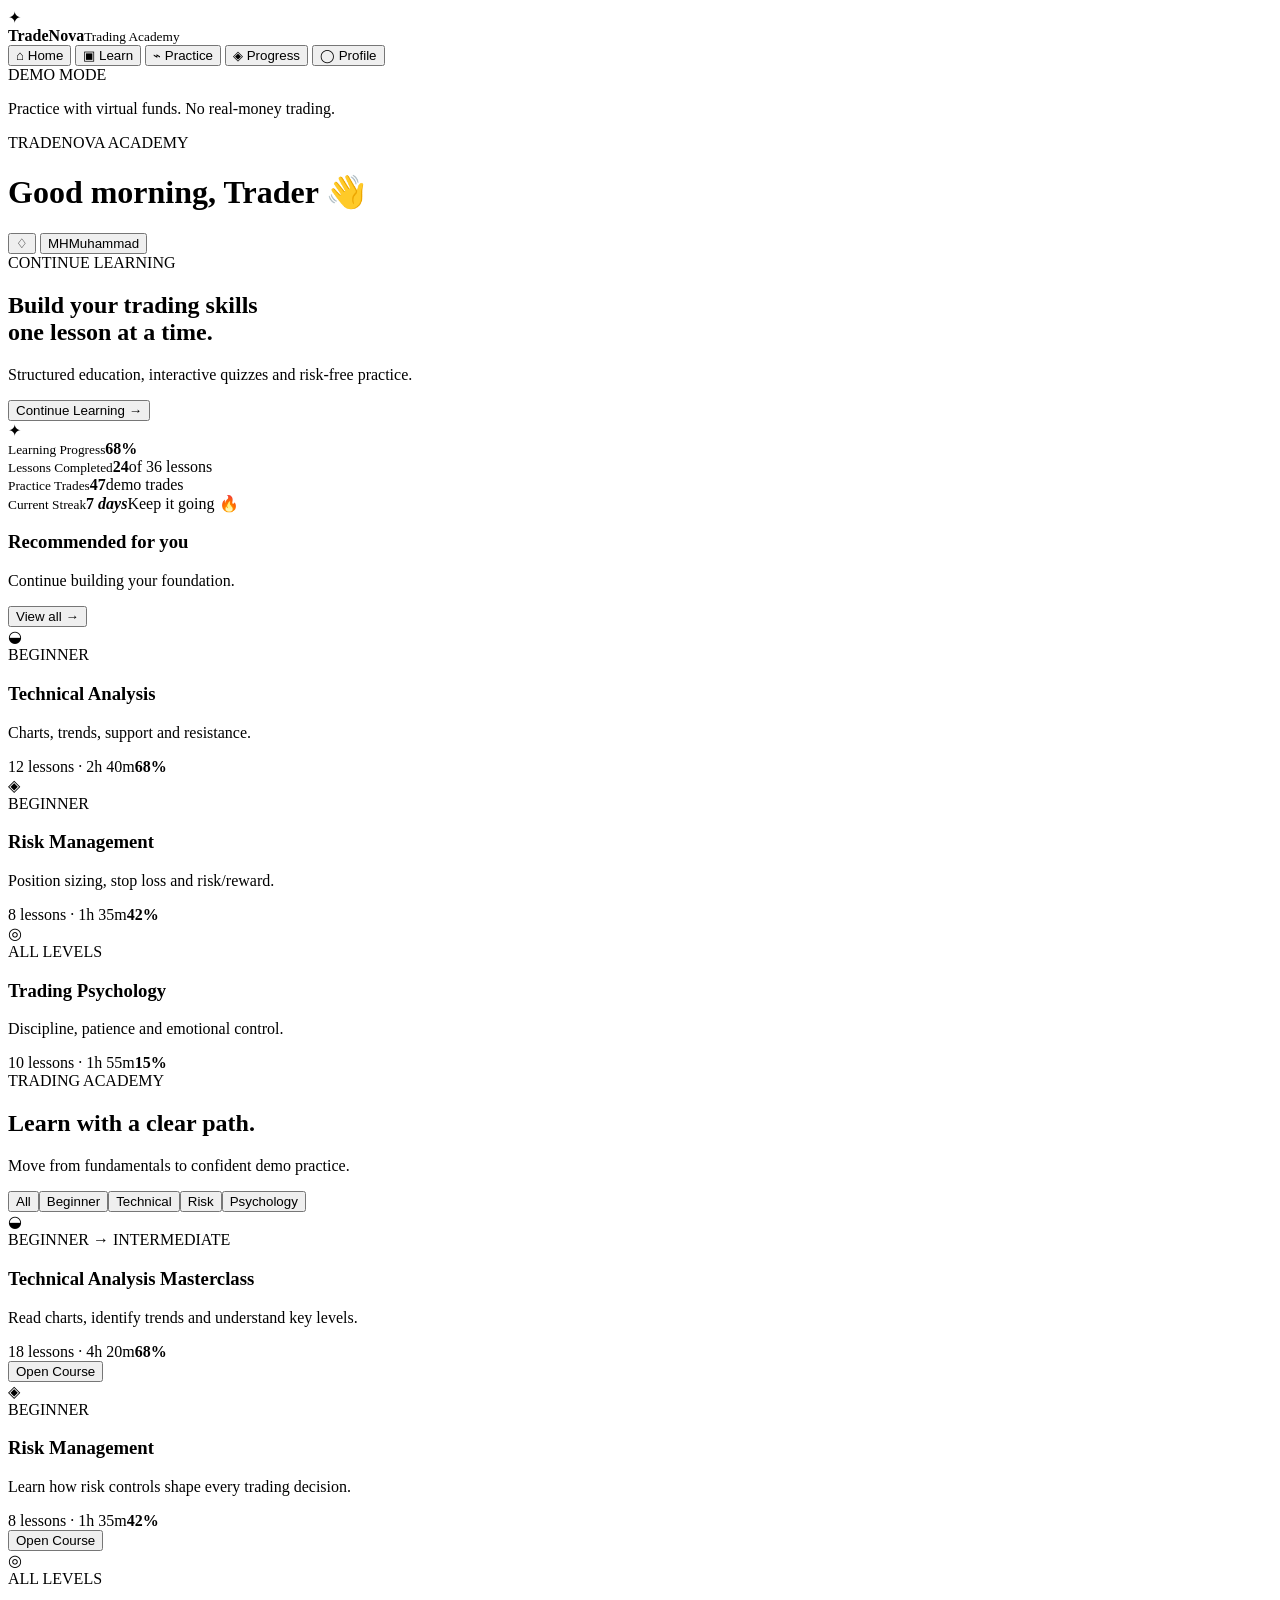
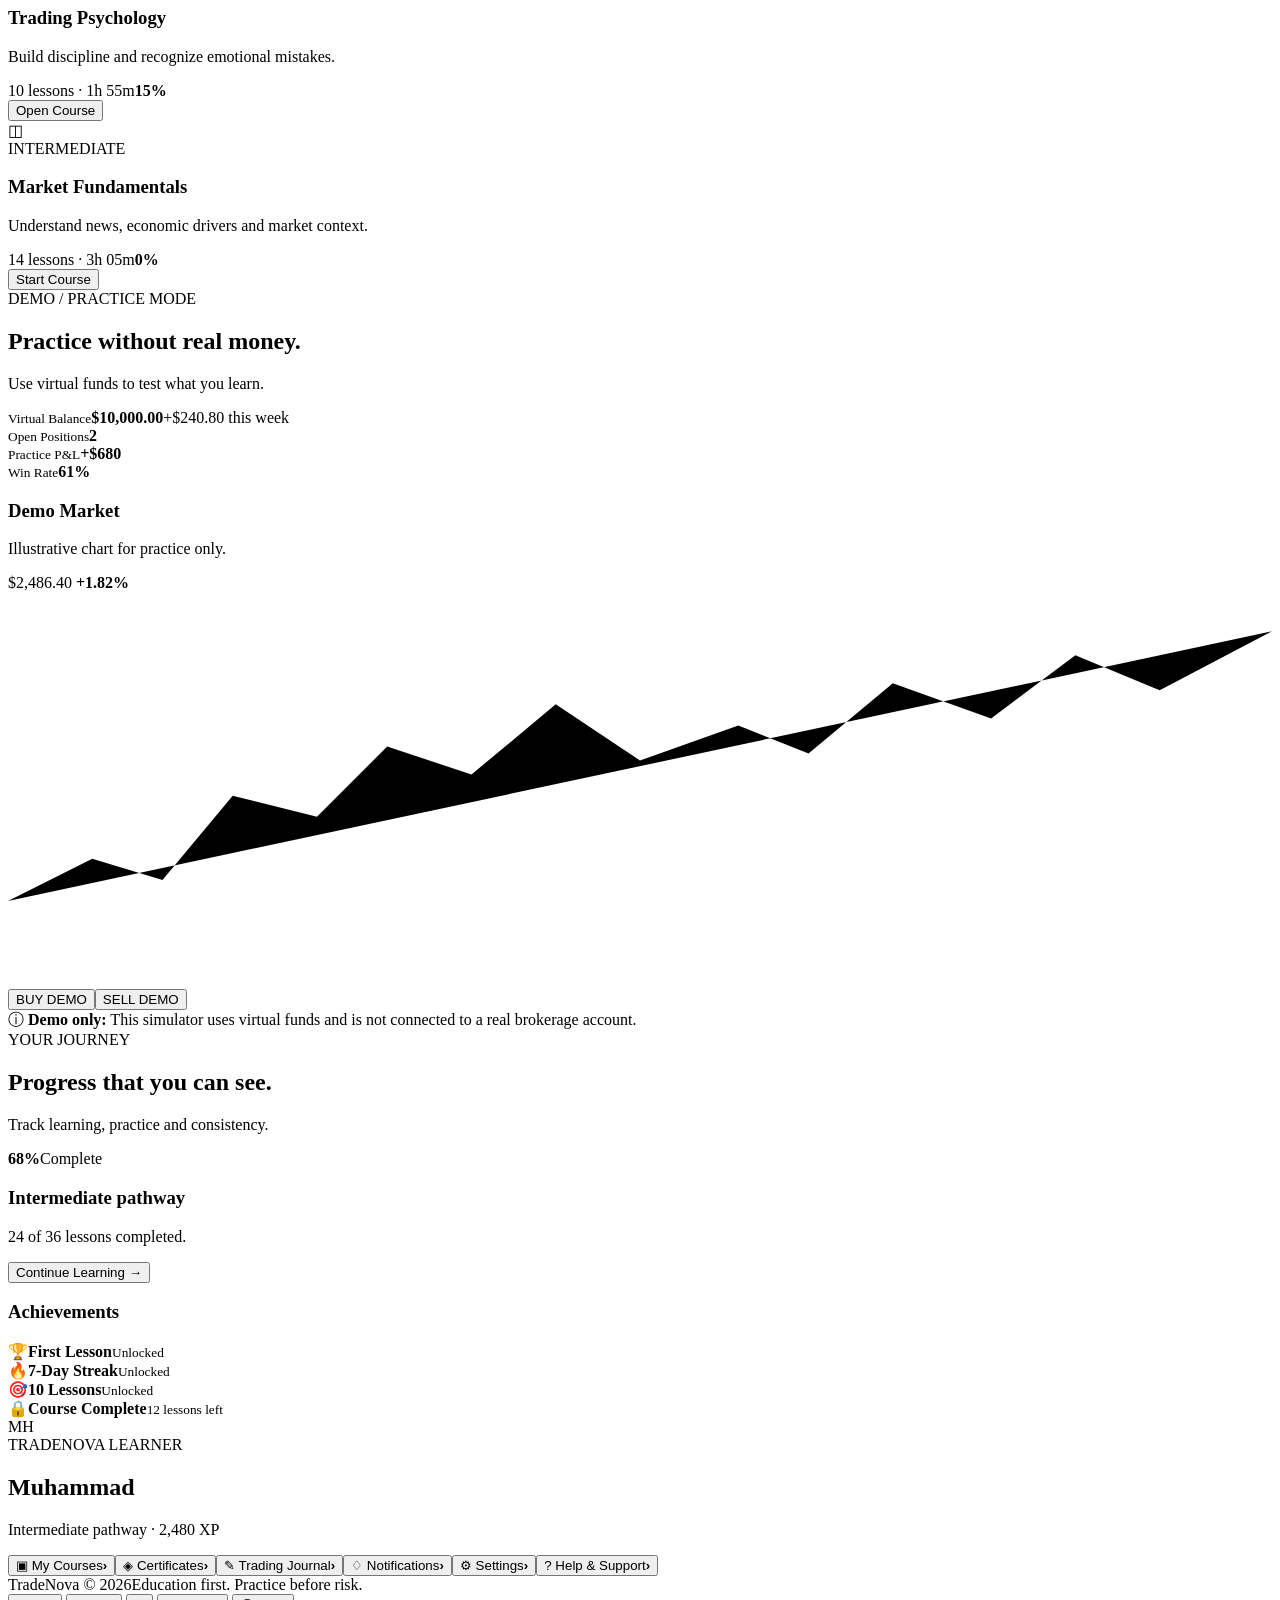
==== index.html @ a83c3ca7 "Rename index-1.html to index.html" ====
<!DOCTYPE html>
<html lang="en">
<head>
  <meta charset="UTF-8">
  <meta name="viewport" content="width=device-width, initial-scale=1.0">
  <meta name="theme-color" content="#063B2A">
  <title>TradeNova — Learn. Practice. Trade Smarter.</title>
  <link rel="preconnect" href="https://fonts.googleapis.com">
  <link rel="preconnect" href="https://fonts.gstatic.com" crossorigin>
  <link href="https://fonts.googleapis.com/css2?family=Inter:wght@400;500;600;700&family=Space+Grotesk:wght@500;600;700&display=swap" rel="stylesheet">
  <link rel="stylesheet" href="styles.css">
</head>
<body>
  <div class="app">
    <aside class="sidebar">
      <div class="brand">
        <div class="brand-mark">✦</div>
        <div><strong>Trade<span>Nova</span></strong><small>Trading Academy</small></div>
      </div>
      <nav>
        <button class="nav-item active" data-page="home">⌂ <span>Home</span></button>
        <button class="nav-item" data-page="learn">▣ <span>Learn</span></button>
        <button class="nav-item" data-page="practice">⌁ <span>Practice</span></button>
        <button class="nav-item" data-page="progress">◈ <span>Progress</span></button>
        <button class="nav-item" data-page="profile">◯ <span>Profile</span></button>
      </nav>
      <div class="sidebar-note">
        <span>DEMO MODE</span>
        <p>Practice with virtual funds. No real-money trading.</p>
      </div>
    </aside>

    <main class="main">
      <header class="topbar">
        <div>
          <div class="eyebrow">TRADENOVA ACADEMY</div>
          <h1 id="pageTitle">Good morning, Trader 👋</h1>
        </div>
        <div class="top-actions">
          <button class="icon-btn" aria-label="Notifications">♢</button>
          <button class="profile-chip"><span class="avatar">MH</span><span class="desktop-only">Muhammad</span></button>
        </div>
      </header>

      <section id="page-home" class="page active">
        <div class="hero">
          <div>
            <span class="pill">CONTINUE LEARNING</span>
            <h2>Build your trading skills<br><span>one lesson at a time.</span></h2>
            <p>Structured education, interactive quizzes and risk-free practice.</p>
            <button class="primary" data-page="learn">Continue Learning →</button>
          </div>
          <div class="nova-orbit"><div class="orbit-ring"></div><div class="nova-star">✦</div></div>
        </div>

        <div class="stats-grid">
          <div class="stat-card"><small>Learning Progress</small><strong>68%</strong><div class="progress"><i style="width:68%"></i></div></div>
          <div class="stat-card"><small>Lessons Completed</small><strong>24</strong><span class="stat-meta">of 36 lessons</span></div>
          <div class="stat-card"><small>Practice Trades</small><strong>47</strong><span class="stat-meta">demo trades</span></div>
          <div class="stat-card"><small>Current Streak</small><strong>7 <em>days</em></strong><span class="stat-meta">Keep it going 🔥</span></div>
        </div>

        <div class="section-head"><div><h3>Recommended for you</h3><p>Continue building your foundation.</p></div><button class="text-btn" data-page="learn">View all →</button></div>
        <div class="course-grid">
          <article class="course-card"><div class="course-icon">◒</div><span class="level">BEGINNER</span><h3>Technical Analysis</h3><p>Charts, trends, support and resistance.</p><div class="card-bottom"><span>12 lessons · 2h 40m</span><b>68%</b></div><div class="progress"><i style="width:68%"></i></div></article>
          <article class="course-card"><div class="course-icon gold">◈</div><span class="level">BEGINNER</span><h3>Risk Management</h3><p>Position sizing, stop loss and risk/reward.</p><div class="card-bottom"><span>8 lessons · 1h 35m</span><b>42%</b></div><div class="progress"><i style="width:42%"></i></div></article>
          <article class="course-card"><div class="course-icon purple">◎</div><span class="level">ALL LEVELS</span><h3>Trading Psychology</h3><p>Discipline, patience and emotional control.</p><div class="card-bottom"><span>10 lessons · 1h 55m</span><b>15%</b></div><div class="progress"><i style="width:15%"></i></div></article>
        </div>
      </section>

      <section id="page-learn" class="page">
        <div class="page-banner"><span class="pill">TRADING ACADEMY</span><h2>Learn with a clear path.</h2><p>Move from fundamentals to confident demo practice.</p></div>
        <div class="tabs"><button class="tab active">All</button><button class="tab">Beginner</button><button class="tab">Technical</button><button class="tab">Risk</button><button class="tab">Psychology</button></div>
        <div class="course-grid four">
          <article class="course-card"><div class="course-icon">◒</div><span class="level">BEGINNER → INTERMEDIATE</span><h3>Technical Analysis Masterclass</h3><p>Read charts, identify trends and understand key levels.</p><div class="card-bottom"><span>18 lessons · 4h 20m</span><b>68%</b></div><div class="progress"><i style="width:68%"></i></div><button class="secondary">Open Course</button></article>
          <article class="course-card"><div class="course-icon gold">◈</div><span class="level">BEGINNER</span><h3>Risk Management</h3><p>Learn how risk controls shape every trading decision.</p><div class="card-bottom"><span>8 lessons · 1h 35m</span><b>42%</b></div><div class="progress"><i style="width:42%"></i></div><button class="secondary">Open Course</button></article>
          <article class="course-card"><div class="course-icon purple">◎</div><span class="level">ALL LEVELS</span><h3>Trading Psychology</h3><p>Build discipline and recognize emotional mistakes.</p><div class="card-bottom"><span>10 lessons · 1h 55m</span><b>15%</b></div><div class="progress"><i style="width:15%"></i></div><button class="secondary">Open Course</button></article>
          <article class="course-card"><div class="course-icon blue">◫</div><span class="level">INTERMEDIATE</span><h3>Market Fundamentals</h3><p>Understand news, economic drivers and market context.</p><div class="card-bottom"><span>14 lessons · 3h 05m</span><b>0%</b></div><div class="progress"><i style="width:0"></i></div><button class="secondary">Start Course</button></article>
        </div>
      </section>

      <section id="page-practice" class="page">
        <div class="practice-head"><div><span class="pill">DEMO / PRACTICE MODE</span><h2>Practice without real money.</h2><p>Use virtual funds to test what you learn.</p></div><div class="balance"><small>Virtual Balance</small><strong>$10,000.00</strong><span>+$240.80 this week</span></div></div>
        <div class="stats-grid three"><div class="stat-card"><small>Open Positions</small><strong>2</strong></div><div class="stat-card"><small>Practice P&amp;L</small><strong>+$680</strong></div><div class="stat-card"><small>Win Rate</small><strong>61%</strong></div></div>
        <div class="chart-card"><div class="section-head"><div><h3>Demo Market</h3><p>Illustrative chart for practice only.</p></div><span class="price">$2,486.40 <b>+1.82%</b></span></div><div class="chart"><svg viewBox="0 0 900 280" preserveAspectRatio="none"><polyline points="0,220 60,190 110,205 160,145 220,160 270,110 330,130 390,80 450,120 520,95 570,115 630,65 700,90 760,45 820,70 900,28"/></svg></div><div class="trade-actions"><button class="buy">BUY DEMO</button><button class="sell">SELL DEMO</button></div></div>
        <div class="demo-warning">ⓘ <strong>Demo only:</strong> This simulator uses virtual funds and is not connected to a real brokerage account.</div>
      </section>

      <section id="page-progress" class="page">
        <div class="page-banner"><span class="pill">YOUR JOURNEY</span><h2>Progress that you can see.</h2><p>Track learning, practice and consistency.</p></div>
        <div class="progress-overview"><div class="ring"><strong>68%</strong><span>Complete</span></div><div><h3>Intermediate pathway</h3><p>24 of 36 lessons completed.</p><div class="progress big"><i style="width:68%"></i></div><button class="primary" data-page="learn">Continue Learning →</button></div></div>
        <h3 class="subheading">Achievements</h3><div class="achievements"><div>🏆<strong>First Lesson</strong><small>Unlocked</small></div><div>🔥<strong>7-Day Streak</strong><small>Unlocked</small></div><div>🎯<strong>10 Lessons</strong><small>Unlocked</small></div><div class="locked">🔒<strong>Course Complete</strong><small>12 lessons left</small></div></div>
      </section>

      <section id="page-profile" class="page">
        <div class="profile-card"><div class="large-avatar">MH</div><div><span class="pill">TRADENOVA LEARNER</span><h2>Muhammad</h2><p>Intermediate pathway · 2,480 XP</p></div></div>
        <div class="settings-list"><button>▣ <span>My Courses</span><b>›</b></button><button>◈ <span>Certificates</span><b>›</b></button><button>✎ <span>Trading Journal</span><b>›</b></button><button>♢ <span>Notifications</span><b>›</b></button><button>⚙ <span>Settings</span><b>›</b></button><button>?</span> <span>Help &amp; Support</span><b>›</b></button></div>
      </section>

      <footer><span>TradeNova © 2026</span><span>Education first. Practice before risk.</span></footer>
    </main>

    <nav class="mobile-nav">
      <button class="active" data-page="home">⌂<small>Home</small></button>
      <button data-page="learn">▣<small>Learn</small></button>
      <button class="nova-nav" data-page="practice">✦</button>
      <button data-page="progress">◈<small>Progress</small></button>
      <button data-page="profile">◯<small>Profile</small></button>
    </nav>
  </div>
  <script src="app.js"></script>
</body>
</html>
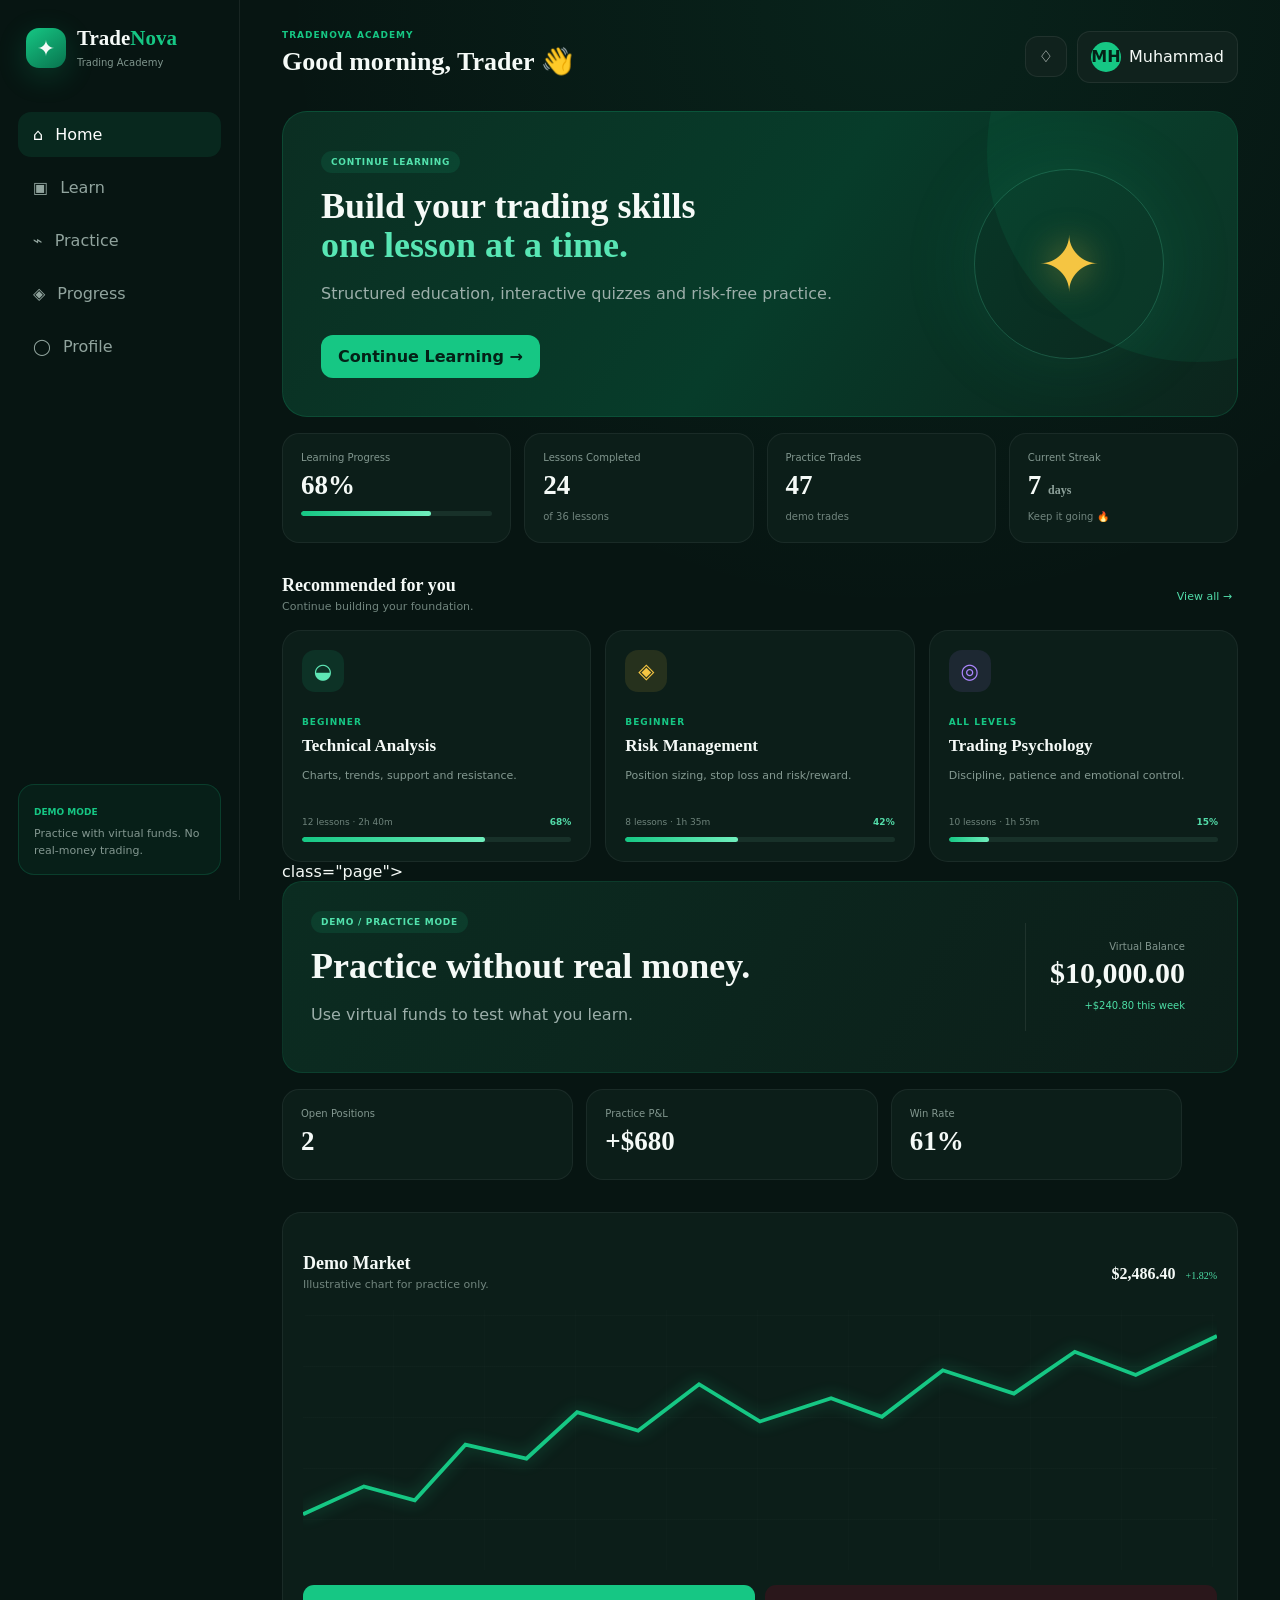
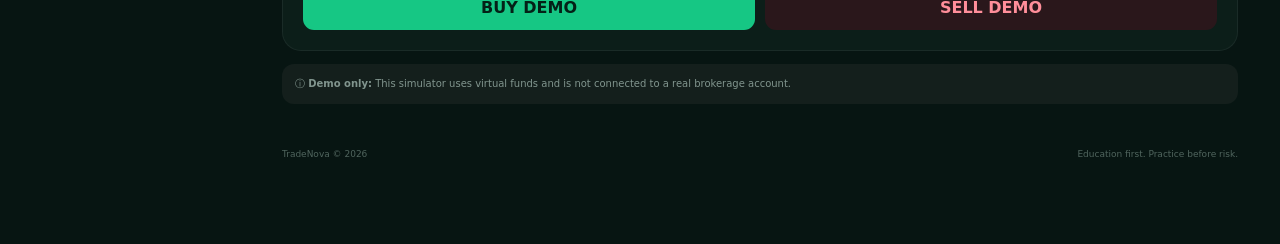
==== commit a3418687: "Implement demo trading features in index.html Added demo trading section with account stats, trading" ====
--- a/index.html
+++ b/index.html
@@ -80,6 +80,583 @@
       </section>
 
       <section id="page-practice" class="page">
+
+  <div class="page-banner">
+    <span class="pill">DEMO TRADING</span>
+
+    <h2>Practice Trading</h2>
+
+    <p>
+      Learn execution and risk management with virtual funds.
+      No real money is involved.
+    </p>
+
+    <div class="demo-warning">
+      🛡️ <strong>Practice Mode:</strong>
+      All trades are simulated. This is an educational environment,
+      not a real trading account.
+    </div>
+  </div>
+
+
+  <!-- ACCOUNT STATS -->
+
+  <div class="stats-grid">
+
+    <div class="stat-card">
+      <small>Virtual Balance</small>
+
+      <div class="balance">
+        <strong>$10,000.00</strong>
+      </div>
+
+      <span class="stat-meta">
+        Demo account
+      </span>
+    </div>
+
+
+    <div class="stat-card">
+      <small>Today's P&amp;L</small>
+
+      <strong>+$125.40</strong>
+
+      <span class="stat-meta">
+        +1.25%
+      </span>
+    </div>
+
+
+    <div class="stat-card">
+      <small>Demo Trades</small>
+
+      <strong>47</strong>
+
+      <span class="stat-meta">
+        Practice orders
+      </span>
+    </div>
+
+
+    <div class="stat-card">
+      <small>Win Rate</small>
+
+      <strong>68%</strong>
+
+      <span class="stat-meta">
+        Demo performance
+      </span>
+    </div>
+
+  </div>
+
+
+  <!-- TRADING TERMINAL -->
+
+  <div class="practice-terminal">
+
+
+    <!-- MARKET AREA -->
+
+    <div class="market-panel">
+
+      <div class="section-head">
+
+        <div>
+
+          <span class="level">
+            BTC / USD
+          </span>
+
+          <h3>
+            Bitcoin
+          </h3>
+
+        </div>
+
+        <div class="market-price">
+
+          <strong>
+            $67,250.50
+          </strong>
+
+          <span class="positive">
+            +2.41%
+          </span>
+
+        </div>
+
+      </div>
+
+
+      <!-- WATCHLIST -->
+
+      <div class="watchlist">
+
+        <button class="watch-item active">
+
+          <span>
+            BTC/USD
+          </span>
+
+          <strong>
+            $67,250
+          </strong>
+
+          <small class="positive">
+            +2.41%
+          </small>
+
+        </button>
+
+
+        <button class="watch-item">
+
+          <span>
+            ETH/USD
+          </span>
+
+          <strong>
+            $3,420
+          </strong>
+
+          <small class="positive">
+            +1.82%
+          </small>
+
+        </button>
+
+
+        <button class="watch-item">
+
+          <span>
+            EUR/USD
+          </span>
+
+          <strong>
+            1.0842
+          </strong>
+
+          <small class="negative">
+            -0.31%
+          </small>
+
+        </button>
+
+
+        <button class="watch-item">
+
+          <span>
+            GOLD
+          </span>
+
+          <strong>
+            $2,410
+          </strong>
+
+          <small class="positive">
+            +0.64%
+          </small>
+
+        </button>
+
+      </div>
+
+
+      <!-- CHART -->
+
+      <div class="chart-container">
+
+        <div class="chart-header">
+
+          <span>
+            BTC/USD · 1H
+          </span>
+
+          <div class="chart-timeframes">
+
+            <button>5m</button>
+            <button>15m</button>
+            <button class="active">1H</button>
+            <button>4H</button>
+            <button>1D</button>
+
+          </div>
+
+        </div>
+
+
+        <div class="fake-chart">
+
+          <div class="chart-grid"></div>
+
+          <svg
+            viewBox="0 0 900 320"
+            preserveAspectRatio="none"
+            class="price-chart"
+          >
+
+            <polyline
+              points="
+              0,260
+              55,240
+              100,250
+              145,210
+              190,225
+              235,180
+              280,195
+              325,150
+              370,170
+              415,125
+              460,140
+              505,105
+              550,125
+              595,90
+              640,110
+              685,75
+              730,95
+              775,55
+              820,72
+              865,40
+              900,48
+              "
+              fill="none"
+              stroke="currentColor"
+              stroke-width="4"
+            />
+
+          </svg>
+
+
+          <div class="chart-label high">
+            $67,850
+          </div>
+
+          <div class="chart-label low">
+            $65,920
+          </div>
+
+        </div>
+
+      </div>
+
+
+      <!-- MARKET INFO -->
+
+      <div class="market-info">
+
+        <div>
+          <small>24h High</small>
+          <strong>$67,850</strong>
+        </div>
+
+        <div>
+          <small>24h Low</small>
+          <strong>$65,920</strong>
+        </div>
+
+        <div>
+          <small>24h Volume</small>
+          <strong>$28.4B</strong>
+        </div>
+
+      </div>
+
+    </div>
+
+
+    <!-- ORDER PANEL -->
+
+    <aside class="order-panel">
+
+      <div class="order-tabs">
+
+        <button class="active">
+          Market
+        </button>
+
+        <button>
+          Limit
+        </button>
+
+      </div>
+
+
+      <div class="order-header">
+
+        <span>
+          BTC/USD
+        </span>
+
+        <strong>
+          $67,250.50
+        </strong>
+
+      </div>
+
+
+      <!-- BUY / SELL -->
+
+      <div class="trade-buttons">
+
+        <button class="buy">
+          <strong>BUY</strong>
+          <small>Long</small>
+        </button>
+
+        <button class="sell">
+          <strong>SELL</strong>
+          <small>Short</small>
+        </button>
+
+      </div>
+
+
+      <!-- POSITION SIZE -->
+
+      <label>
+        Position Size
+
+        <div class="input-with-unit">
+
+          <input
+            id="positionSize"
+            type="number"
+            value="0.01"
+            min="0.01"
+            step="0.01"
+          />
+
+          <span>BTC</span>
+
+        </div>
+
+      </label>
+
+
+      <!-- STOP LOSS -->
+
+      <label>
+
+        Stop Loss
+
+        <div class="input-with-unit">
+
+          <input
+            id="stopLoss"
+            type="number"
+            placeholder="Optional"
+            step="0.01"
+          />
+
+          <span>USD</span>
+
+        </div>
+
+      </label>
+
+
+      <!-- TAKE PROFIT -->
+
+      <label>
+
+        Take Profit
+
+        <div class="input-with-unit">
+
+          <input
+            id="takeProfit"
+            type="number"
+            placeholder="Optional"
+            step="0.01"
+          />
+
+          <span>USD</span>
+
+        </div>
+
+      </label>
+
+
+      <!-- ORDER SUMMARY -->
+
+      <div class="order-summary">
+
+        <div>
+
+          <span>Estimated Value</span>
+
+          <strong>
+            $672.51
+          </strong>
+
+        </div>
+
+        <div>
+
+          <span>Risk</span>
+
+          <strong>
+            Defined by stop loss
+          </strong>
+
+        </div>
+
+      </div>
+
+
+      <div class="demo-warning">
+
+        <strong>
+          Demo order
+        </strong>
+
+        <br>
+
+        Your order will use virtual funds only.
+
+      </div>
+
+    </aside>
+
+  </div>
+
+
+  <!-- OPEN POSITIONS -->
+
+  <div class="section-head">
+
+    <div>
+
+      <h3>
+        Open Positions
+      </h3>
+
+      <p>
+        Your active simulated trades.
+      </p>
+
+    </div>
+
+  </div>
+
+
+  <div class="course-card">
+
+    <div class="card-bottom">
+
+      <div>
+
+        <strong>
+          No active positions
+        </strong>
+
+        <p>
+          Your next demo trade will appear here.
+        </p>
+
+      </div>
+
+      <span>
+        —
+      </span>
+
+    </div>
+
+  </div>
+
+
+  <!-- TRADE HISTORY -->
+
+  <div class="section-head">
+
+    <div>
+
+      <h3>
+        Trade History
+      </h3>
+
+      <p>
+        Your recent demo activity.
+      </p>
+
+    </div>
+
+  </div>
+
+
+  <div class="course-card">
+
+    <div class="trade-history">
+
+      <div class="trade-history-row">
+
+        <strong>
+          BUY
+        </strong>
+
+        <span>
+          BTC/USD
+        </span>
+
+        <span>
+          0.02 BTC
+        </span>
+
+        <span>
+          $66,820
+        </span>
+
+        <span>
+          10:42 AM
+        </span>
+
+      </div>
+
+
+      <div class="trade-history-row">
+
+        <strong>
+          SELL
+        </strong>
+
+        <span>
+          ETH/USD
+        </span>
+
+        <span>
+          0.50 ETH
+        </span>
+
+        <span>
+          $3,380
+        </span>
+
+        <span>
+          09:18 AM
+        </span>
+
+      </div>
+
+    </div>
+
+  </div>
+
+
+  <!-- RESET -->
+
+  <div class="trade-actions">
+
+    <button
+      class="secondary"
+      onclick="location.reload()"
+    >
+      ↻ Reset Demo View
+    </button>
+
+  </div>
+
+            </section> class="page">
         <div class="practice-head"><div><span class="pill">DEMO / PRACTICE MODE</span><h2>Practice without real money.</h2><p>Use virtual funds to test what you learn.</p></div><div class="balance"><small>Virtual Balance</small><strong>$10,000.00</strong><span>+$240.80 this week</span></div></div>
         <div class="stats-grid three"><div class="stat-card"><small>Open Positions</small><strong>2</strong></div><div class="stat-card"><small>Practice P&amp;L</small><strong>+$680</strong></div><div class="stat-card"><small>Win Rate</small><strong>61%</strong></div></div>
         <div class="chart-card"><div class="section-head"><div><h3>Demo Market</h3><p>Illustrative chart for practice only.</p></div><span class="price">$2,486.40 <b>+1.82%</b></span></div><div class="chart"><svg viewBox="0 0 900 280" preserveAspectRatio="none"><polyline points="0,220 60,190 110,205 160,145 220,160 270,110 330,130 390,80 450,120 520,95 570,115 630,65 700,90 760,45 820,70 900,28"/></svg></div><div class="trade-actions"><button class="buy">BUY DEMO</button><button class="sell">SELL DEMO</button></div></div>
--- a/styles.css
+++ b/styles.css
@@ -0,0 +1,5 @@
+*{box-sizing:border-box}body{margin:0;background:#071512;color:#f5faf7;font-family:Inter,system-ui,sans-serif}button{font:inherit;color:inherit;border:0;cursor:pointer} .app{min-height:100vh;display:flex;background:radial-gradient(circle at 70% 0%,rgba(22,199,132,.08),transparent 30%),#071512}.sidebar{width:240px;min-height:100vh;padding:26px 18px;border-right:1px solid rgba(255,255,255,.07);position:fixed;left:0;top:0}.brand{display:flex;gap:11px;align-items:center;margin:0 8px 42px}.brand-mark{width:40px;height:40px;border-radius:13px;display:grid;place-items:center;background:linear-gradient(145deg,#16c784,#08734e);box-shadow:0 8px 30px rgba(22,199,132,.2);font-size:22px}.brand strong{font:700 21px "Space Grotesk";display:block}.brand strong span{color:#16c784}.brand small{color:#7f958d;font-size:10px}.sidebar nav{display:grid;gap:8px}.nav-item{background:transparent;text-align:left;padding:13px 15px;border-radius:13px;color:#91a49e;display:flex;gap:12px;align-items:center}.nav-item.active,.nav-item:hover{background:rgba(22,199,132,.11);color:#fff}.sidebar-note{position:absolute;bottom:25px;left:18px;right:18px;padding:15px;border:1px solid rgba(22,199,132,.18);background:rgba(22,199,132,.06);border-radius:16px}.sidebar-note span{font-size:9px;color:#16c784;font-weight:800}.sidebar-note p{font-size:11px;line-height:1.5;color:#839790;margin:7px 0 0}.main{margin-left:240px;width:calc(100% - 240px);padding:30px 42px 70px;max-width:1500px}.topbar{display:flex;justify-content:space-between;align-items:center;margin-bottom:28px}.eyebrow,.level{letter-spacing:.11em;font-size:9px;font-weight:800;color:#16c784}.topbar h1{font:600 26px "Space Grotesk";margin:6px 0}.top-actions{display:flex;gap:10px;align-items:center}.icon-btn,.profile-chip{background:#10221d;border:1px solid rgba(255,255,255,.07);border-radius:13px;padding:10px 13px}.avatar,.large-avatar{display:grid;place-items:center;border-radius:50%;background:#16c784;color:#042117;font-weight:800}.avatar{width:30px;height:30px}.profile-chip{display:flex;align-items:center;gap:8px}.page{display:none}.page.active{display:block}.hero{min-height:285px;border:1px solid rgba(22,199,132,.18);border-radius:25px;padding:38px;display:flex;justify-content:space-between;align-items:center;overflow:hidden;background:linear-gradient(125deg,#0b2e22,#073c2a 52%,#0c241c);position:relative}.hero:after{content:"";position:absolute;width:420px;height:420px;border-radius:50%;right:-170px;top:-170px;background:rgba(22,199,132,.08)}.pill{display:inline-flex;padding:6px 10px;border-radius:999px;background:rgba(22,199,132,.12);color:#53e2ad;font-size:9px;font-weight:800;letter-spacing:.08em}.hero h2,.page-banner h2,.practice-head h2{font:700 36px "Space Grotesk";line-height:1.08;margin:14px 0 10px}.hero h2 span{color:#58e6b4}.hero p,.page-banner p,.practice-head p{color:#9cafaa;max-width:560px;line-height:1.6}.primary{background:#16c784;color:#042117;font-weight:800;padding:12px 17px;border-radius:12px;margin-top:13px}.primary:hover{filter:brightness(1.08)}.nova-orbit{width:260px;height:220px;position:relative;display:grid;place-items:center;z-index:1}.orbit-ring{position:absolute;width:190px;height:190px;border:1px solid rgba(88,230,180,.22);border-radius:50%;box-shadow:0 0 80px rgba(22,199,132,.12)}.nova-star{font-size:76px;color:#f5c542;text-shadow:0 0 35px rgba(245,197,66,.5)}.stats-grid{display:grid;grid-template-columns:repeat(4,1fr);gap:13px;margin:16px 0 32px}.stats-grid.three{grid-template-columns:repeat(3,1fr);max-width:900px}.stat-card{background:#0c1e19;border:1px solid rgba(255,255,255,.06);border-radius:17px;padding:18px}.stat-card small{display:block;color:#82978f;font-size:10px}.stat-card strong{display:block;font:700 27px "Space Grotesk";margin:7px 0 4px}.stat-card em{font-style:normal;font-size:12px;color:#8da19a}.stat-meta{font-size:10px;color:#71857e}.progress{height:5px;background:#183129;border-radius:9px;overflow:hidden;margin-top:10px}.progress i{display:block;height:100%;background:linear-gradient(90deg,#16c784,#70efbd);border-radius:9px}.section-head{display:flex;justify-content:space-between;align-items:center;margin:20px 0 13px}.section-head h3,.subheading{font:600 18px "Space Grotesk";margin:0}.section-head p{color:#71857e;font-size:11px;margin:4px 0}.text-btn{background:transparent;color:#51dba9;font-size:11px}.course-grid{display:grid;grid-template-columns:repeat(3,1fr);gap:14px}.course-grid.four{grid-template-columns:repeat(4,1fr)}.course-card{background:#0c1e19;border:1px solid rgba(255,255,255,.06);border-radius:19px;padding:19px;transition:.2s}.course-card:hover{transform:translateY(-2px);border-color:rgba(22,199,132,.3)}.course-icon{width:42px;height:42px;border-radius:13px;background:rgba(22,199,132,.12);display:grid;place-items:center;color:#5ee6b5;font-size:21px;margin-bottom:18px}.course-icon.gold{background:rgba(245,197,66,.11);color:#f5c542}.course-icon.purple{background:rgba(167,119,255,.11);color:#ad86ff}.course-icon.blue{background:rgba(79,153,255,.11);color:#67a9ff}.course-card h3{font:600 17px "Space Grotesk";margin:7px 0}.course-card p{color:#849991;font-size:11px;line-height:1.55;min-height:35px}.card-bottom{display:flex;justify-content:space-between;color:#6e837b;font-size:9px;margin-top:15px}.card-bottom b{color:#53dca9}.secondary{width:100%;margin-top:15px;padding:10px;border-radius:10px;background:#112b23;color:#60dfb1;font-size:11px;font-weight:700}.page-banner{padding:27px;border-radius:20px;background:linear-gradient(120deg,#0b2c21,#0c1e19);border:1px solid rgba(22,199,132,.13)}.page-banner h2{font-size:30px}.tabs{display:flex;gap:7px;overflow:auto;padding:17px 0}.tab{background:#0c1e19;border:1px solid rgba(255,255,255,.06);padding:9px 14px;border-radius:999px;color:#82978f;font-size:10px;white-space:nowrap}.tab.active{background:#effaf5;color:#092219}.practice-head{display:flex;justify-content:space-between;align-items:center;padding:28px;border-radius:20px;background:linear-gradient(120deg,#0b2c21,#0c1e19);border:1px solid rgba(22,199,132,.13)}.balance{padding:18px 24px;text-align:right;border-left:1px solid rgba(255,255,255,.08)}.balance small{display:block;color:#81958e;font-size:10px}.balance strong{display:block;font:700 30px "Space Grotesk";margin:4px 0}.balance span{color:#4cdda5;font-size:10px}.chart-card{background:#0c1e19;border:1px solid rgba(255,255,255,.06);padding:20px;border-radius:19px;margin-top:15px}.price{font:600 16px "Space Grotesk"}.price b{font:10px Inter;color:#4cdda5;margin-left:6px}.chart{height:260px;margin-top:15px;background:repeating-linear-gradient(0deg,transparent 0 50px,rgba(255,255,255,.035) 51px),repeating-linear-gradient(90deg,transparent 0 90px,rgba(255,255,255,.025) 91px);border-radius:13px}.chart svg{width:100%;height:100%}.chart polyline{fill:none;stroke:#16c784;stroke-width:4;filter:drop-shadow(0 0 8px rgba(22,199,132,.45))}.trade-actions{display:flex;gap:10px;margin-top:15px}.buy,.sell{flex:1;padding:13px;border-radius:11px;font-weight:800}.buy{background:#16c784;color:#042117}.sell{background:#2a171b;color:#ff8e9a}.demo-warning{margin-top:13px;padding:13px;border-radius:12px;background:#141f1c;color:#81958e;font-size:10px}.progress-overview{display:grid;grid-template-columns:170px 1fr;gap:35px;align-items:center;background:#0c1e19;border:1px solid rgba(255,255,255,.06);padding:28px;border-radius:20px}.ring{width:145px;height:145px;border-radius:50%;display:grid;place-items:center;align-content:center;background:conic-gradient(#16c784 0 68%,#183129 68%);position:relative}.ring:after{content:"";position:absolute;inset:10px;border-radius:50%;background:#0c1e19}.ring strong,.ring span{z-index:1}.ring strong{font:700 29px "Space Grotesk"}.ring span{font-size:9px;color:#7f938c}.progress.big{height:8px;margin:17px 0}.achievements{display:grid;grid-template-columns:repeat(4,1fr);gap:12px;margin-top:12px}.achievements div{background:#0c1e19;border:1px solid rgba(255,255,255,.06);border-radius:17px;padding:18px;font-size:25px}.achievements strong,.achievements small{display:block}.achievements strong{font:600 13px "Space Grotesk";margin-top:9px}.achievements small{font-size:9px;color:#81958e;margin-top:3px}.achievements .locked{opacity:.45}.profile-card{display:flex;gap:20px;align-items:center;padding:30px;background:linear-gradient(120deg,#0b2c21,#0c1e19);border:1px solid rgba(22,199,132,.13);border-radius:20px}.large-avatar{width:82px;height:82px;font-size:25px}.profile-card h2{font:700 30px "Space Grotesk";margin:10px 0 5px}.profile-card p{color:#83978f;font-size:11px}.settings-list{display:grid;gap:9px;margin-top:15px}.settings-list button{display:flex;align-items:center;gap:14px;padding:16px 18px;background:#0c1e19;border:1px solid rgba(255,255,255,.06);border-radius:14px;text-align:left}.settings-list span{flex:1;font-size:12px}.settings-list b{color:#60766e}footer{display:flex;justify-content:space-between;color:#50655e;font-size:9px;margin-top:45px;padding-bottom:15px}.mobile-nav{display:none}
+
+@media(max-width:1050px){.course-grid.four{grid-template-columns:repeat(2,1fr)}.course-grid{grid-template-columns:repeat(2,1fr)}.stats-grid{grid-template-columns:repeat(2,1fr)}}
+@media(max-width:760px){.sidebar{display:none}.main{margin-left:0;width:100%;padding:20px 15px 92px}.topbar{margin-bottom:18px}.topbar h1{font-size:20px}.desktop-only{display:none}.hero{padding:25px;min-height:360px;display:block}.hero h2{font-size:30px}.nova-orbit{position:absolute;right:-35px;bottom:-45px;opacity:.55}.stats-grid,.stats-grid.three,.course-grid,.course-grid.four{grid-template-columns:1fr 1fr}.course-card{padding:15px}.course-card h3{font-size:15px}.practice-head{display:block}.balance{text-align:left;border-left:0;border-top:1px solid rgba(255,255,255,.08);margin-top:20px;padding:17px 0 0}.progress-overview{grid-template-columns:1fr;text-align:center}.ring{margin:auto}.achievements{grid-template-columns:1fr 1fr}.mobile-nav{position:fixed;display:grid;grid-template-columns:repeat(5,1fr);align-items:end;bottom:12px;left:12px;right:12px;height:66px;background:rgba(8,28,22,.94);backdrop-filter:blur(16px);border:1px solid rgba(255,255,255,.08);border-radius:22px;z-index:20;box-shadow:0 12px 35px rgba(0,0,0,.35)}.mobile-nav button{background:transparent;color:#72877f;font-size:18px;height:100%;display:flex;flex-direction:column;align-items:center;justify-content:center;gap:4px}.mobile-nav small{font-size:8px}.mobile-nav button.active{color:#5ee6b5}.mobile-nav .nova-nav{width:58px;height:58px;margin:auto;margin-top:-24px;border-radius:50%;background:#16c784;color:#052218;border:5px solid #071512;font-size:23px}.tabs{margin-right:-15px}.chart{height:200px}footer{display:none}}
+@media(max-width:430px){.stats-grid{grid-template-columns:1fr 1fr}.course-grid{grid-template-columns:1fr}.achievements{grid-template-columns:1fr 1fr}.hero h2{font-size:27px}.page-banner h2{font-size:26px}}
